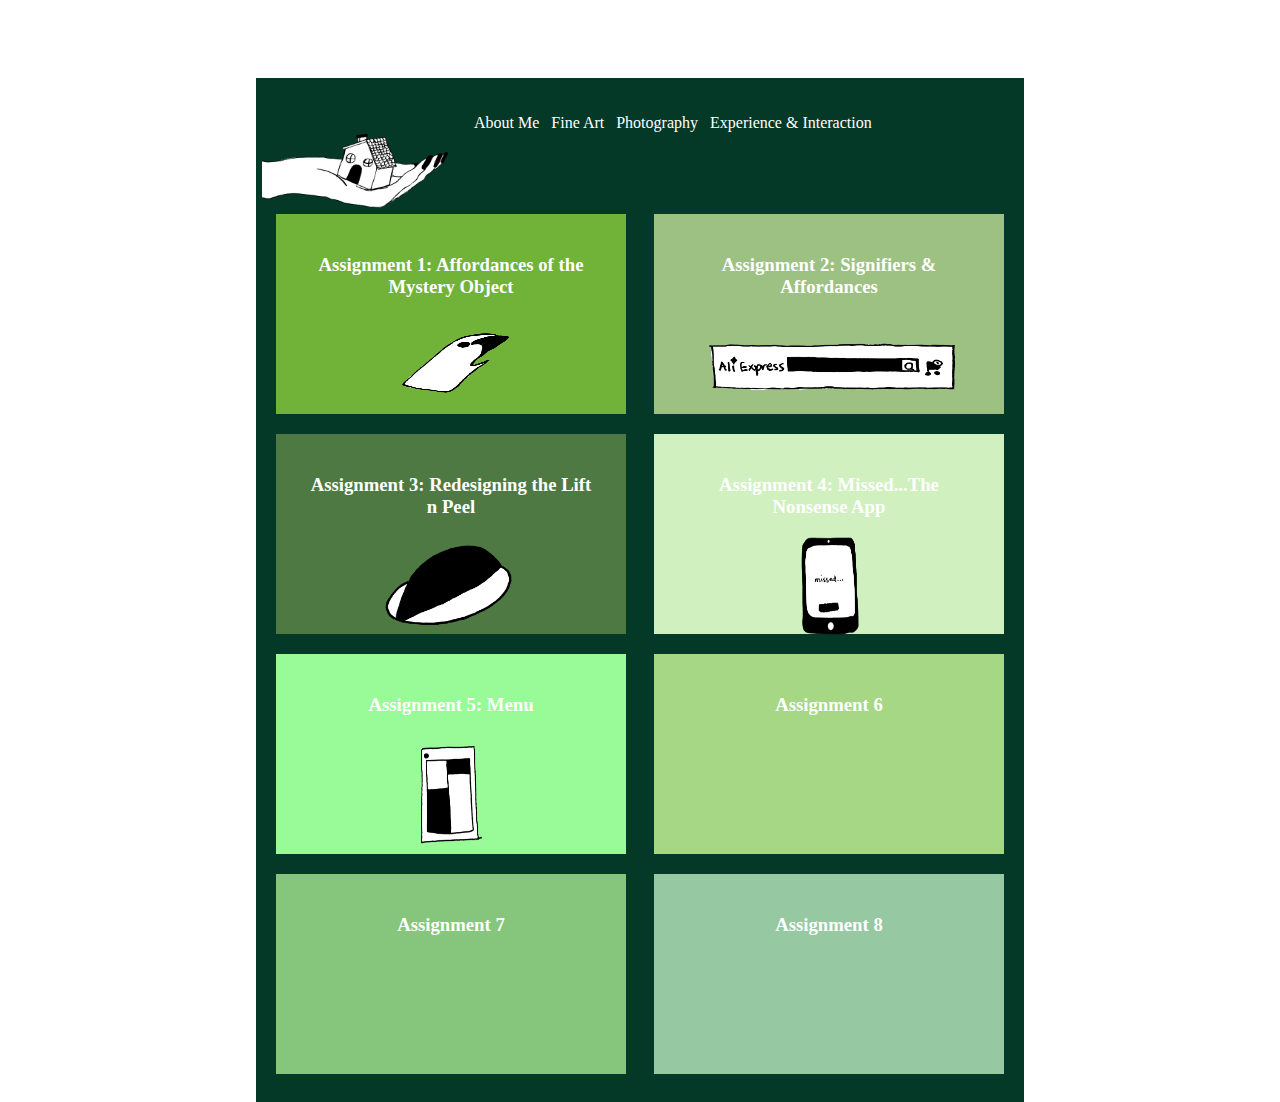
==== victoriamenu1.html @ 1a26ca09 "Add files via upload" ====
<!DOCTYPE html>
<html>
<head>
	<meta charset="utf-8">
	<title>ARTF2223</title>
	<link href="victoriamenu1.css" rel="stylesheet" type="text/css">
</head>

<body>
	<div class="container">
		<div class="menu">
			<ul>
				<li><a href="index.html"><img src="hand.png" alt="home icon" width="200px" height="100px"></a></li>
				<li> About Me </li>
				<li>Fine Art</li>
				<li>Photography</li>
				<li>Experience & Interaction</li></ul>
		</div>
		<div id="box1">
			<h3 class="centertext">Assignment 1: Affordances of the Mystery Object</h3>
			<a href="assignment1.pdf">
			<img src="hook.png" alt="hook icon" width="165px" height="100px" class="center"></a>
			</div>		
	<div id="box2">
		<h3 class="centertext">Assignment 2: Signifiers & Affordances</h3>
		<a href="assignment2.pdf">
			<img src="searchbar.png" alt="aliexpress icon" width="300px" height="100px" class="center"></a>
		</div>
	<div id="box3">
		<h3 class="centertext">Assignment 3: Redesigning the Lift n Peel</h3>
		<a href="assignment3.pdf">
			<img src="seal.png" alt="seal icon" width="220px" height="100px" class="center"></a>
	</div>
	<div id="box4">
		<h3 class="centertext">Assignment 4: Missed...The Nonsense App</h3>
		<a href="assignment4.pdf"> 
			<img src="app.png" alt="app icon" width="75px" height="100px" id="centerapp"></a></div>
	<div id="box5">
		<h3 class="centertext">Assignment 5: Menu</h3>
		<a href="assignment5.pdf">
			<img src="menu.png" alt="menu icon" width="75px" height="125px" class="center"></a></div>
	<div id="box6">
		<h3 class="centertext"> Assignment 6</h3></div>
	<div id="box7">
		<h3 class="centertext">Assignment 7</h3></div>
	<div id="box8">
		<h3 class="centertext">Assignment 8</h3>
	</div>
</div>	

</body>
</html>
---- victoriamenu1.css ----
body {
	width: 768px;
	margin-right: auto;
	margin-left: auto;
}

h3{
	color: white;
	font-family: Georgia;
	text-align: center;
}

a{
	color: white;
}

ul{
  list-style-type: none;
  margin-left: 0px;
  padding: 0;
  overflow: hidden;
}

li{
  float: left;
  display: block;
  color: white;
  text-align: center;
  padding: 20px 6px;
}

.container {
	margin-top: 70px;
	width: 768px; 
	height: 1024px;  
	background-color: #043927;
	position: absolute;
}

.menu{
	width: 768px;
	height: 115px;
	color: black;
}

.center{
	display: block;
	margin-left: auto;
	margin-right: auto;
}

#centerapp{
	display: block;
	margin-top: 10px;
	margin-left: auto;
	margin-right: auto;
}

.centertext{
	display: block;
	margin-top: 40px;
	margin-left: 30px;
	margin-right: 30px;
}

#box1{
	margin-left: 20px; /* pushes away from last element in the HTML. using single value will apply to all four sides*/
	margin-right: 0px;
	margin-bottom: 0px;
	margin-top: 5px;
	width: 350px; 
	height: 200px;  
	background-color: #71B238;
	float:left; 
}

#box2{
	margin-left: 0px; 
	margin-right: 20px;
	margin-bottom: 0px;
	margin-top: 5px;
	width: 350px; 
	height: 200px;  
	background-color: #9DC183;
	float:right; 
}

#box3{
	margin-top: 20px;
	margin-left: 20px; 
	margin-right: 0px;
	margin-bottom: 0px;
	width: 350px; 
	height: 200px;  
	background-color: #4F7942 ;
	float:left; 
}

#box4{
	margin-top: 20px;
	margin-left: 20px; 
	margin-right: 20px;
	margin-bottom: 0px;
	width: 350px; 
	height: 200px;  
	background-color: #D0F0C0;
	float:right; 
}

#box5{
	margin-top: 20px;
	margin-left: 20px; 
	margin-right: 0px;
	margin-bottom: 0px;
	width: 350px; 
	height: 200px;  
	background-color: #98FB98;
	float:left; 
}

#box6{
	margin-top: 20px;
	margin-left: 0px; 
	margin-right: 20px;
	margin-bottom: 0px;
	width: 350px; 
	height: 200px;  
	background-color: #A6D785;
	float:right; 
}

#box7{
	margin-top: 20px;
	margin-left: 20px; 
	margin-right: 0px;
	margin-bottom: 0px;
	width: 350px; 
	height: 200px;  
	background-color: #86C67C;
	float:left; 
}
#box8{
	margin-top: 20px;
	margin-left: 0px; 
	margin-right: 20px;
	margin-bottom: 0px;
	width: 350px; 
	height: 200px;  
	background-color: #96C8A2;
	float:right; 
}
}
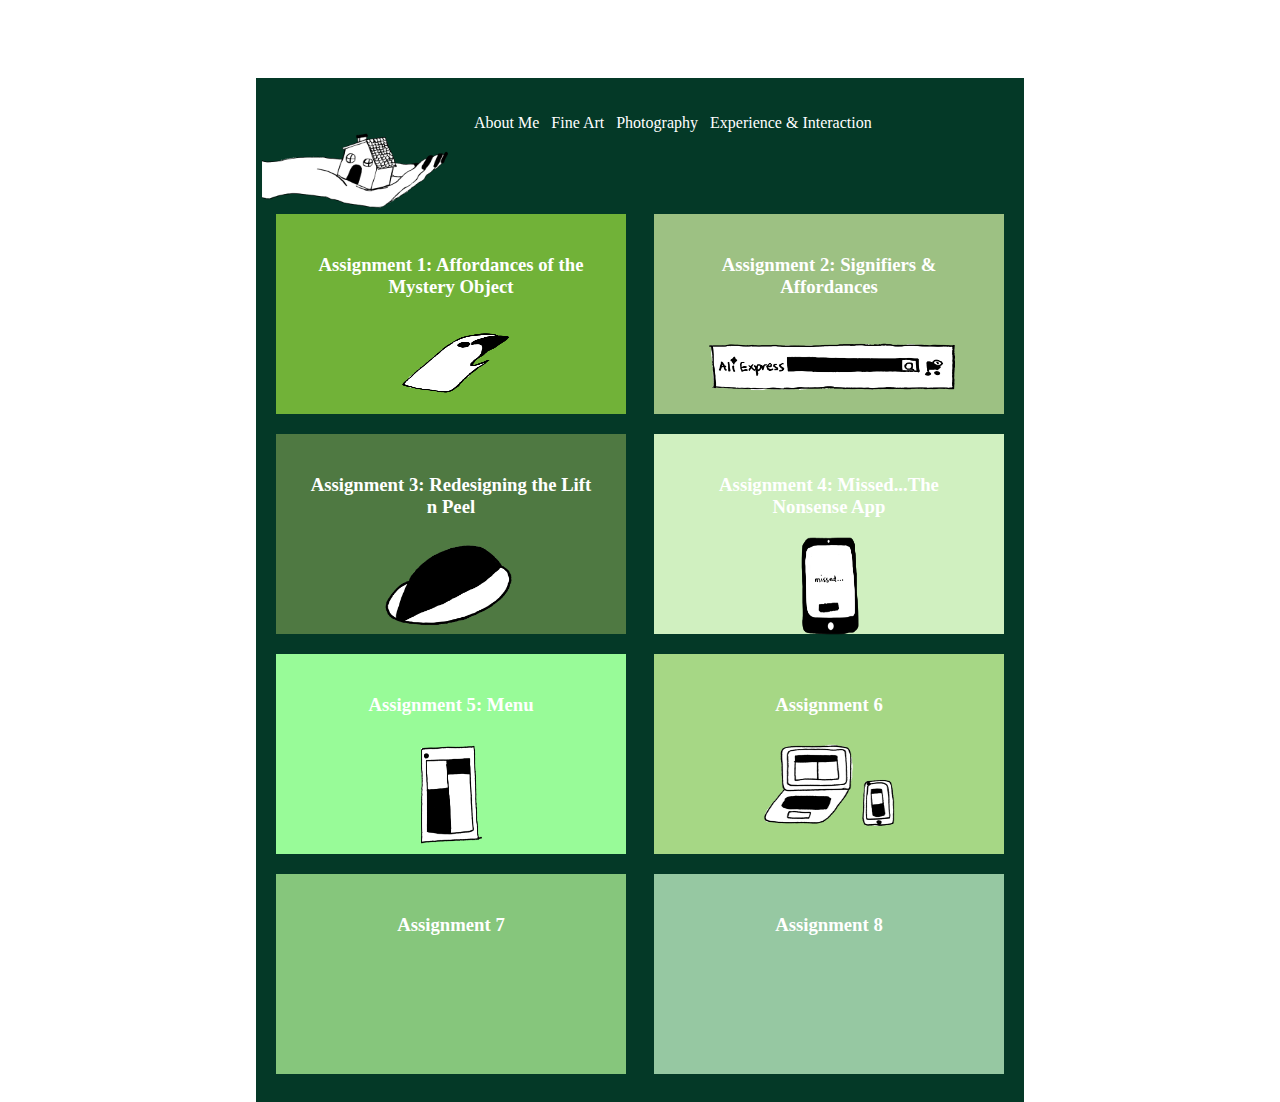
==== commit ec9f5ee5: "Add files via upload" ====
--- a/victoriamenu1.html
+++ b/victoriamenu1.html
@@ -40,7 +40,10 @@
 		<a href="assignment5.pdf">
 			<img src="menu.png" alt="menu icon" width="75px" height="125px" class="center"></a></div>
 	<div id="box6">
-		<h3 class="centertext"> Assignment 6</h3></div>
+		<h3 class="centertext"> Assignment 6</h3>
+		<a href="assignment6.pdf">
+			<img src="phone.png" alt="web icon" width="150px" height="115px" class="center">
+		</a></div>
 	<div id="box7">
 		<h3 class="centertext">Assignment 7</h3></div>
 	<div id="box8">
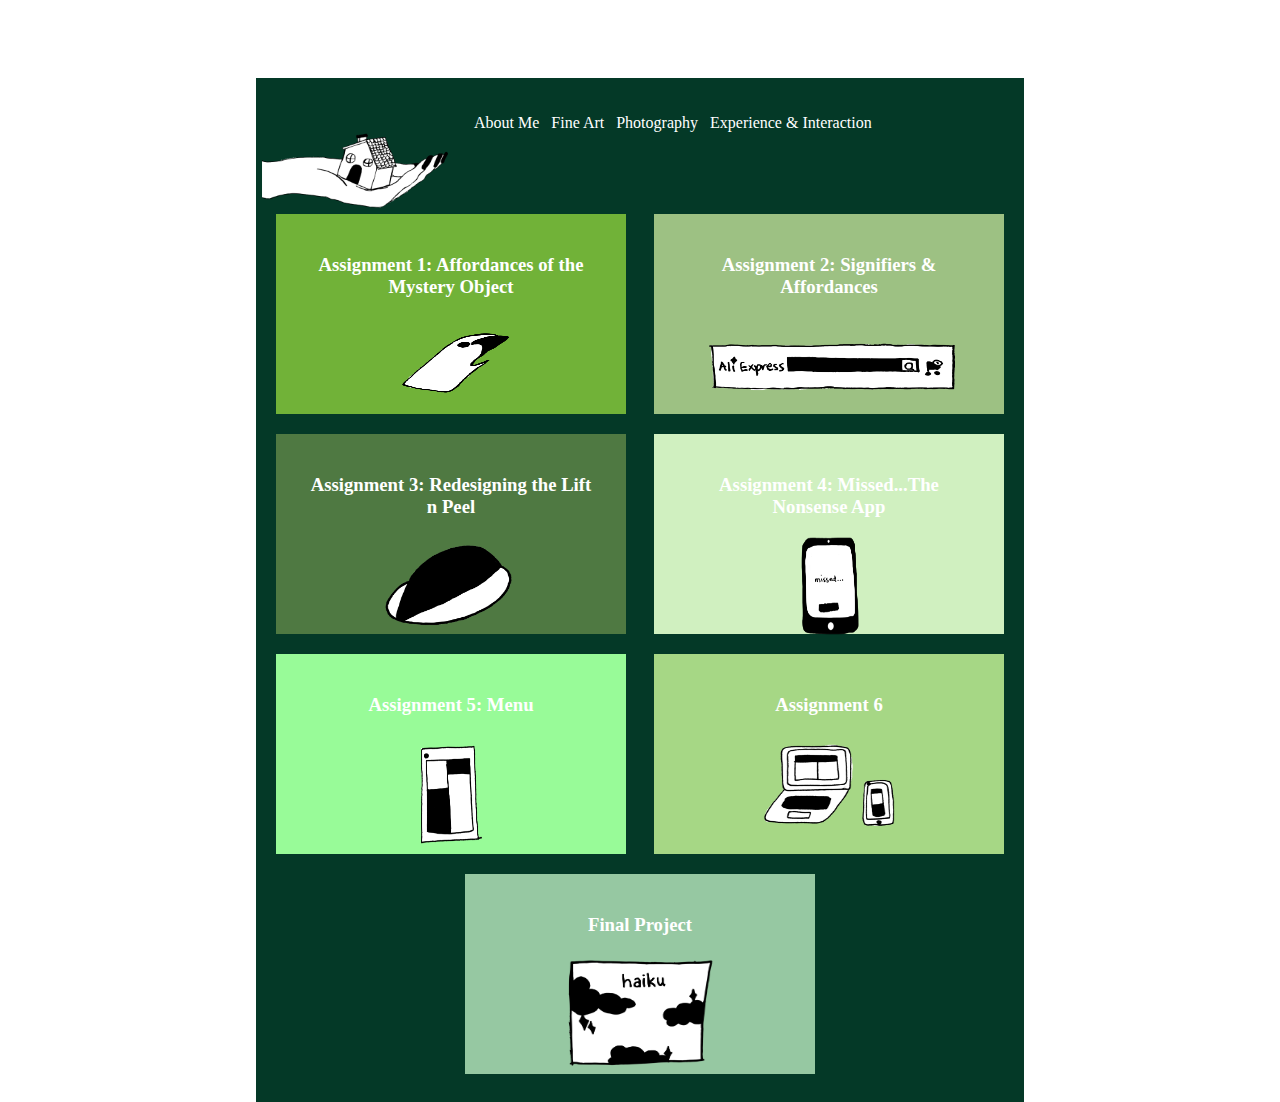
==== commit 05f4d9e8: "Add files via upload" ====
--- a/victoriamenu1.html
+++ b/victoriamenu1.html
@@ -37,17 +37,16 @@
 			<img src="app.png" alt="app icon" width="75px" height="100px" id="centerapp"></a></div>
 	<div id="box5">
 		<h3 class="centertext">Assignment 5: Menu</h3>
-		<a href="assignment5.pdf">
+		<a href="assignment5.html">
 			<img src="menu.png" alt="menu icon" width="75px" height="125px" class="center"></a></div>
 	<div id="box6">
 		<h3 class="centertext"> Assignment 6</h3>
-		<a href="assignment6.pdf">
+		<a href="assignment6.html">
 			<img src="phone.png" alt="web icon" width="150px" height="115px" class="center">
 		</a></div>
-	<div id="box7">
-		<h3 class="centertext">Assignment 7</h3></div>
 	<div id="box8">
-		<h3 class="centertext">Assignment 8</h3>
+		<h3 class="centertext">Final Project</h3>
+		<a href="assignment7.html"><img src="haiku.png" width="150px" height="115px" class="center"></a>
 	</div>
 </div>	
 
--- a/victoriamenu1.css
+++ b/victoriamenu1.css
@@ -128,21 +128,10 @@
 	background-color: #A6D785;
 	float:right; 
 }
-
-#box7{
-	margin-top: 20px;
-	margin-left: 20px; 
-	margin-right: 0px;
-	margin-bottom: 0px;
-	width: 350px; 
-	height: 200px;  
-	background-color: #86C67C;
-	float:left; 
-}
 #box8{
 	margin-top: 20px;
-	margin-left: 0px; 
-	margin-right: 20px;
+	margin-left: 209px; 
+	margin-right: 209px;
 	margin-bottom: 0px;
 	width: 350px; 
 	height: 200px;  
